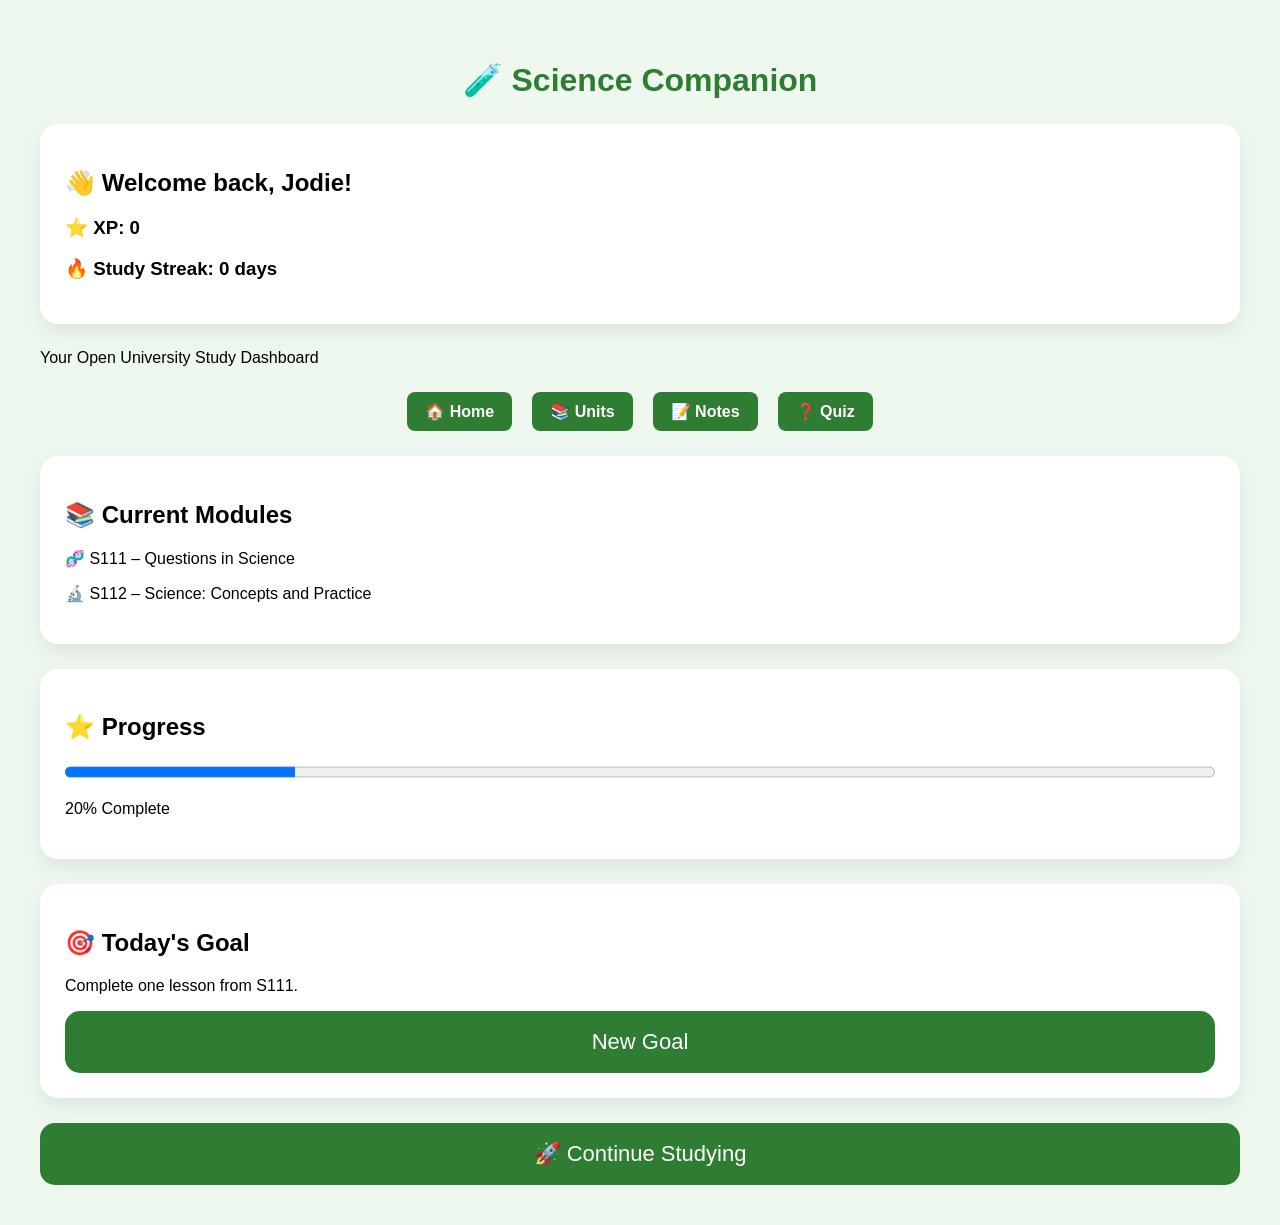
==== index.html @ 333c8672 "Science Companion progress" ====
<!DOCTYPE html>
<html lang="en">

<head>
    <meta charset="UTF-8">
    <meta name="viewport" content="width=device-width, initial-scale=1.0">

    <title>Science Companion</title>

    <link rel="stylesheet" href="style.css">
</head>

<body>

    <h1>🧪 Science Companion</h1>

    <div class="card">

<h2>👋 Welcome back, Jodie!</h2>

<h3 id="xp">⭐ XP: 0</h3>

<h3 id="streak">🔥 Study Streak: 0 days</h3>

</div>

    <p>Your Open University Study Dashboard</p>

    <nav>
        <a href="#">🏠 Home</a>
        <a href="#">📚 Units</a>
        <a href="#">📝 Notes</a>
        <a href="#">❓ Quiz</a>
    </nav>

    <div class="card">
        <h2>📚 Current Modules</h2>

        <p>🧬 S111 – Questions in Science</p>

        <p>🔬 S112 – Science: Concepts and Practice</p>
    </div>

    <div class="card">
        <h2>⭐ Progress</h2>

        <progress value="20" max="100"></progress>

        <p>20% Complete</p>
    </div>

    <div class="card">
        <h2>🎯 Today's Goal</h2>

        <p id="goal">
            Complete one lesson from S111.
        </p>

        <button onclick="changeGoal()">
            New Goal
        </button>
    </div>

    <button onclick="window.location='units.html'">
    🚀 Continue Studying
</button>

    <script src="script.js"></script>

</body>

</html>
---- style.css ----
body {
    font-family: Arial, sans-serif;
    background: #eef8ee;
    margin: 0;
    padding: 40px;
}

.container {
    max-width: 700px;
    margin: auto;
}

h1 {
    color: #2e7d32;
    text-align: center;
}

.card {
    background: white;
    padding: 25px;
    margin: 25px 0;
    border-radius: 18px;
    box-shadow: 0 8px 20px rgba(0,0,0,.08);
}

progress {
    width: 100%;
    height: 22px;
}

button {
    width: 100%;
    padding: 18px;
    font-size: 22px;
    background: #2e7d32;
    color: white;
    border: none;
    border-radius: 15px;
    cursor: pointer;
    transition: 0.3s;
}

button:hover {
    background: #1b5e20;
    transform: scale(1.02);
}
nav{
display:flex;
justify-content:center;
gap:20px;
margin:25px;
flex-wrap:wrap;
}

nav a{
text-decoration:none;
background:#2e7d32;
color:white;
padding:10px 18px;
border-radius:8px;
transition:.3s;
font-weight:bold;
}

nav a:hover{
background:#1b5e20;
transform:translateY(-2px);
}
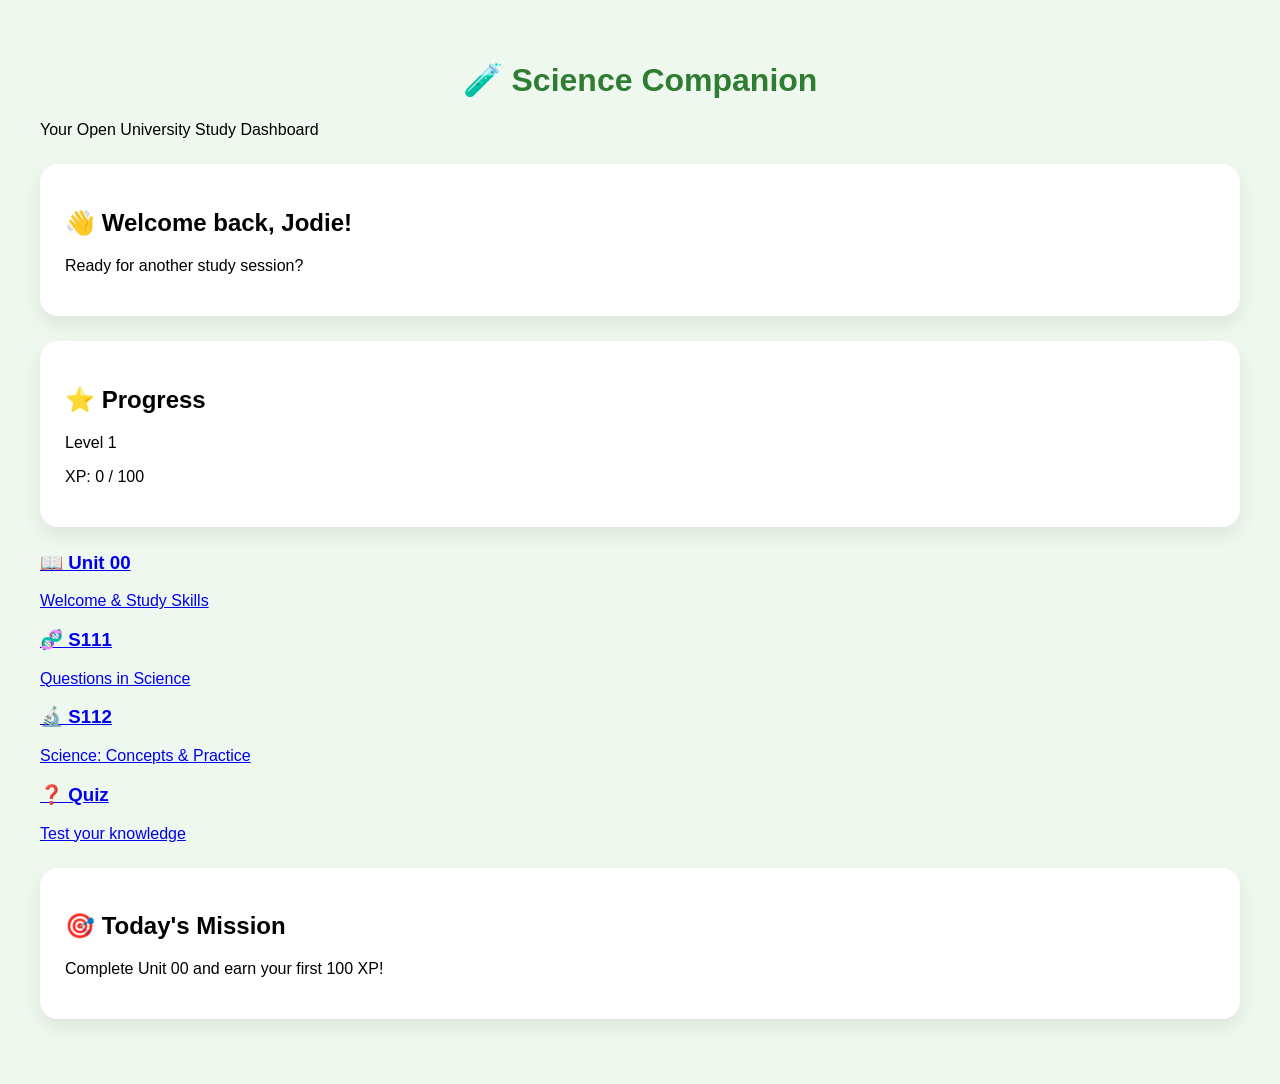
==== commit 2bd66ccc: "Milestone 1 - Dashboard homepage" ====
--- a/index.html
+++ b/index.html
@@ -1,72 +1,66 @@
 <!DOCTYPE html>
 <html lang="en">
-
 <head>
-    <meta charset="UTF-8">
-    <meta name="viewport" content="width=device-width, initial-scale=1.0">
-
-    <title>Science Companion</title>
-
-    <link rel="stylesheet" href="style.css">
+  <meta charset="UTF-8">
+  <meta name="viewport" content="width=device-width, initial-scale=1.0">
+  <title>Science Companion</title>
+  <link rel="stylesheet" href="style.css">
 </head>
-
 <body>
 
+  <header class="hero">
     <h1>🧪 Science Companion</h1>
+    <p>Your Open University Study Dashboard</p>
+  </header>
 
-    <div class="card">
+  <main class="dashboard">
 
-<h2>👋 Welcome back, Jodie!</h2>
+    <section class="card">
+      <h2>👋 Welcome back, Jodie!</h2>
+      <p>Ready for another study session?</p>
+    </section>
 
-<h3 id="xp">⭐ XP: 0</h3>
+    <section class="card progress">
+      <h2>⭐ Progress</h2>
+      <p>Level 1</p>
+      <div class="progress-bar">
+        <div class="progress-fill"></div>
+      </div>
+      <p>XP: 0 / 100</p>
+    </section>
 
-<h3 id="streak">🔥 Study Streak: 0 days</h3>
+    <section class="grid">
 
-</div>
+      <a href="unit00.html" class="tile">
+        <h3>📖 Unit 00</h3>
+        <p>Welcome & Study Skills</p>
+      </a>
 
-    <p>Your Open University Study Dashboard</p>
+      <a href="units.html" class="tile">
+        <h3>🧬 S111</h3>
+        <p>Questions in Science</p>
+      </a>
 
-    <nav>
-        <a href="#">🏠 Home</a>
-        <a href="#">📚 Units</a>
-        <a href="#">📝 Notes</a>
-        <a href="#">❓ Quiz</a>
-    </nav>
+      <a href="units.html" class="tile">
+        <h3>🔬 S112</h3>
+        <p>Science: Concepts & Practice</p>
+      </a>
 
-    <div class="card">
-        <h2>📚 Current Modules</h2>
+      <a href="quiz.html" class="tile">
+        <h3>❓ Quiz</h3>
+        <p>Test your knowledge</p>
+      </a>
 
-        <p>🧬 S111 – Questions in Science</p>
+    </section>
 
-        <p>🔬 S112 – Science: Concepts and Practice</p>
-    </div>
+    <section class="card">
+      <h2>🎯 Today's Mission</h2>
+      <p>Complete Unit 00 and earn your first 100 XP!</p>
+    </section>
 
-    <div class="card">
-        <h2>⭐ Progress</h2>
+  </main>
 
-        <progress value="20" max="100"></progress>
-
-        <p>20% Complete</p>
-    </div>
-
-    <div class="card">
-        <h2>🎯 Today's Goal</h2>
-
-        <p id="goal">
-            Complete one lesson from S111.
-        </p>
-
-        <button onclick="changeGoal()">
-            New Goal
-        </button>
-    </div>
-
-    <button onclick="window.location='units.html'">
-    🚀 Continue Studying
-</button>
-
-    <script src="script.js"></script>
+  <script src="script.js"></script>
 
 </body>
-
 </html>
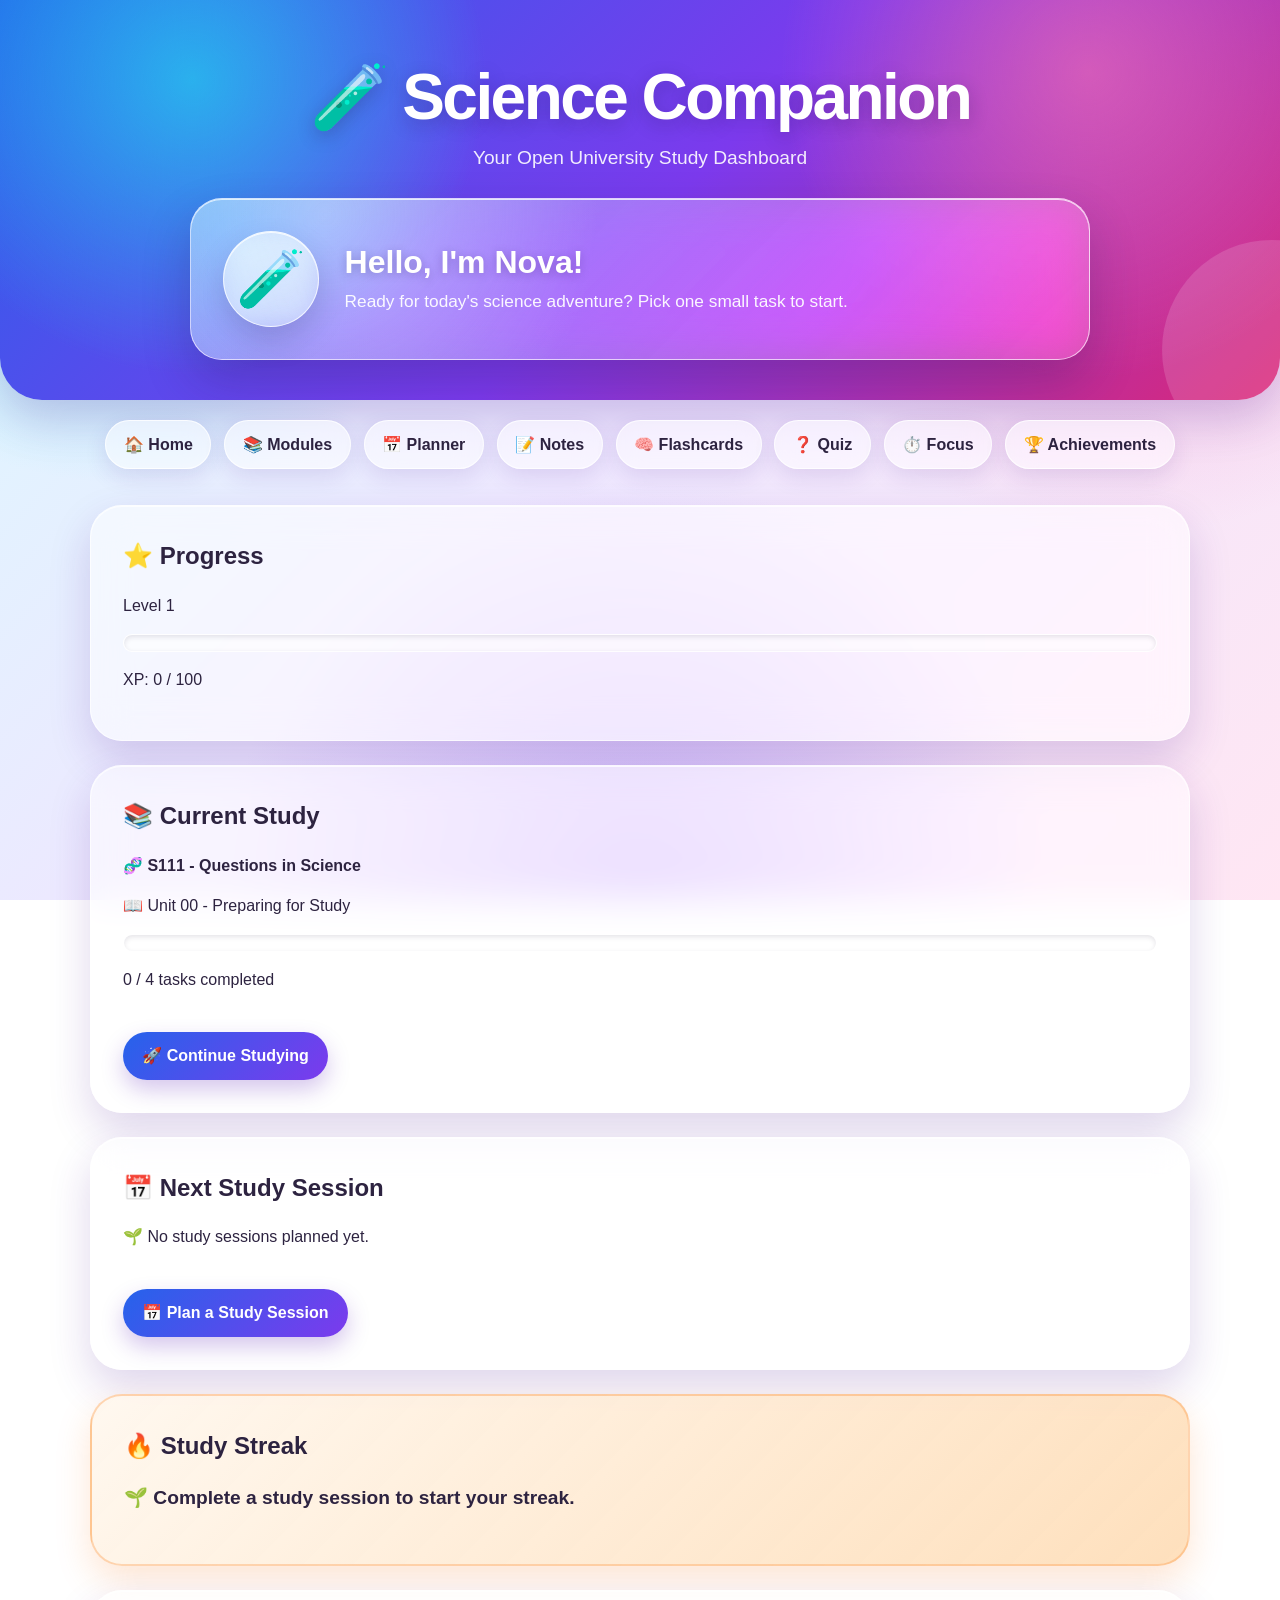
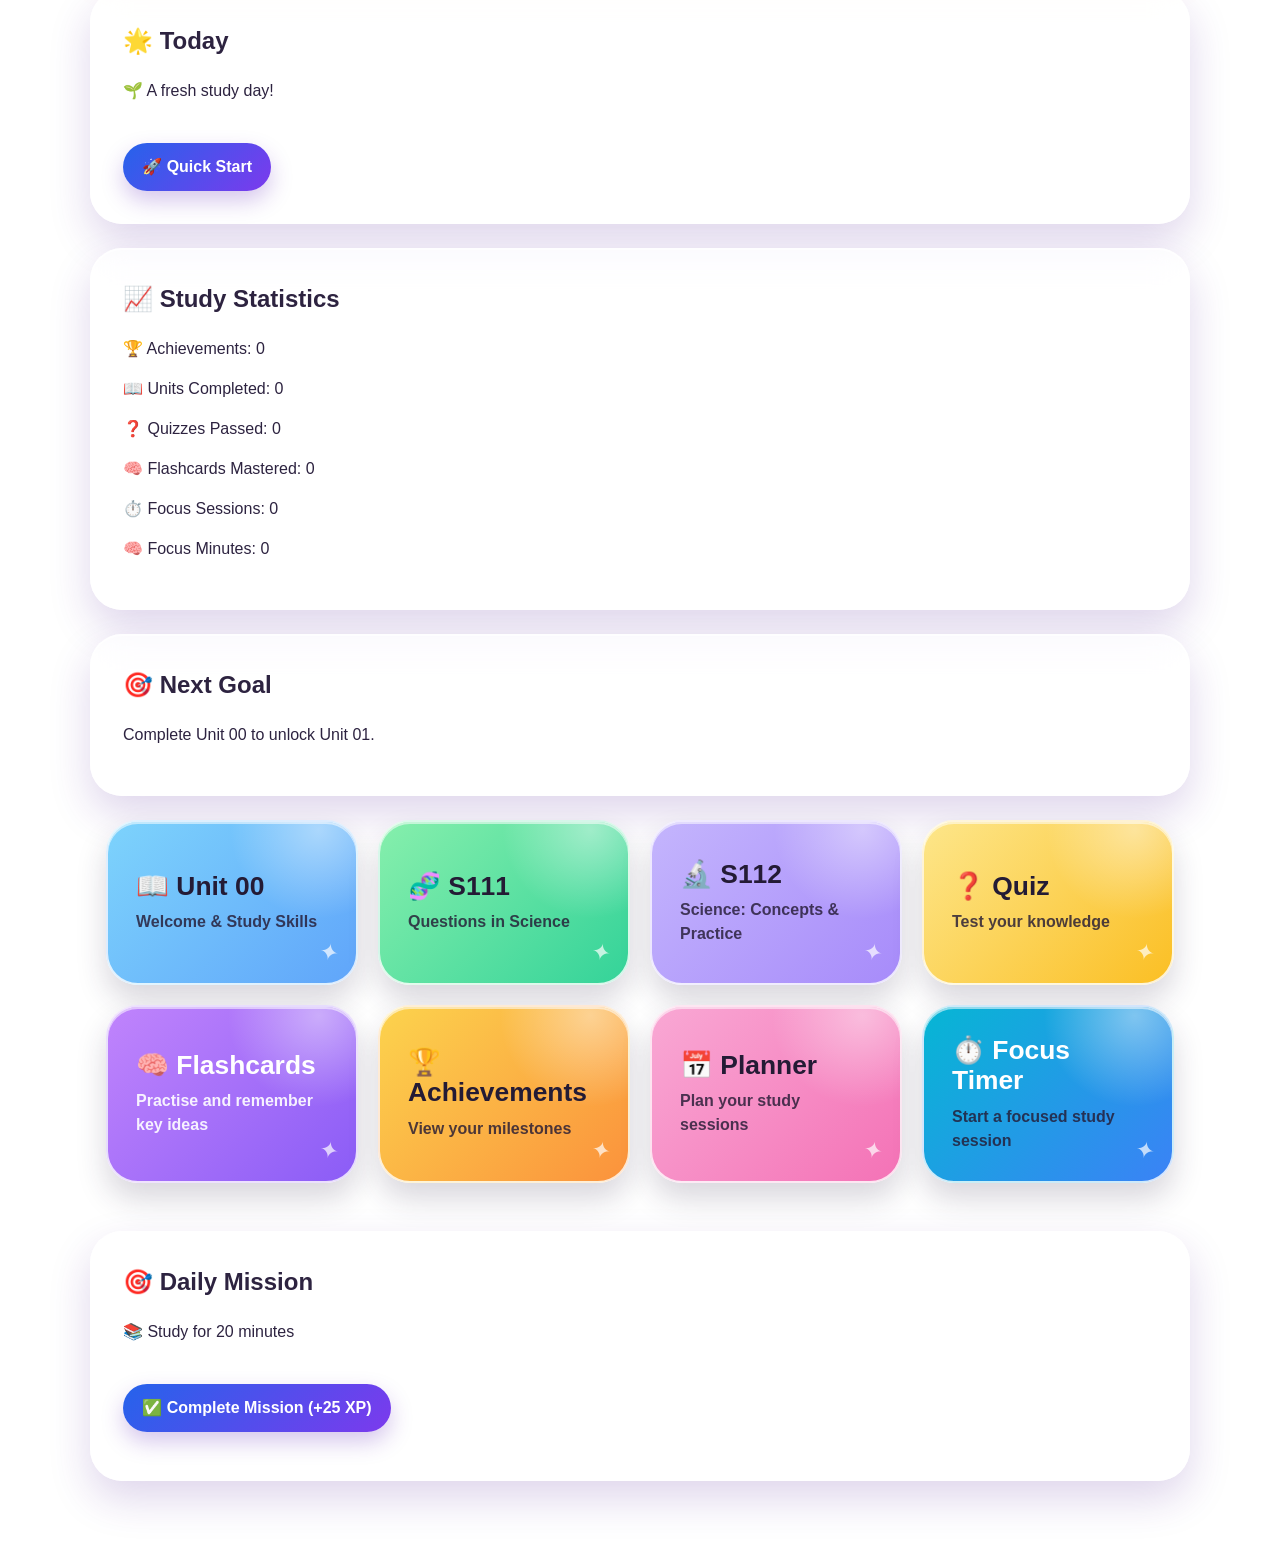
==== commit d9c61caf: "Add Unit 01 lessons, flashcards and quiz" ====
--- a/index.html
+++ b/index.html
@@ -1,66 +1,811 @@
 <!DOCTYPE html>
 <html lang="en">
+
 <head>
-  <meta charset="UTF-8">
-  <meta name="viewport" content="width=device-width, initial-scale=1.0">
-  <title>Science Companion</title>
-  <link rel="stylesheet" href="style.css">
+
+<meta charset="UTF-8">
+<meta name="viewport" content="width=device-width, initial-scale=1.0">
+
+<title>Science Companion</title>
+
+<link rel="stylesheet" href="style.css">
+
 </head>
+
+
 <body>
 
-  <header class="hero">
-    <h1>🧪 Science Companion</h1>
-    <p>Your Open University Study Dashboard</p>
-  </header>
-
-  <main class="dashboard">
-
-    <section class="card">
-      <h2>👋 Welcome back, Jodie!</h2>
-      <p>Ready for another study session?</p>
-    </section>
-
-    <section class="card progress">
-      <h2>⭐ Progress</h2>
-      <p>Level 1</p>
-      <div class="progress-bar">
-        <div class="progress-fill"></div>
-      </div>
-      <p>XP: 0 / 100</p>
-    </section>
-
-    <section class="grid">
-
-      <a href="unit00.html" class="tile">
-        <h3>📖 Unit 00</h3>
-        <p>Welcome & Study Skills</p>
-      </a>
-
-      <a href="units.html" class="tile">
-        <h3>🧬 S111</h3>
-        <p>Questions in Science</p>
-      </a>
-
-      <a href="units.html" class="tile">
-        <h3>🔬 S112</h3>
-        <p>Science: Concepts & Practice</p>
-      </a>
-
-      <a href="quiz.html" class="tile">
-        <h3>❓ Quiz</h3>
-        <p>Test your knowledge</p>
-      </a>
-
-    </section>
-
-    <section class="card">
-      <h2>🎯 Today's Mission</h2>
-      <p>Complete Unit 00 and earn your first 100 XP!</p>
-    </section>
-
-  </main>
-
-  <script src="script.js"></script>
+
+<div id="achievementPopup"></div>
+
+
+<header class="hero">
+
+<h1>🧪 Science Companion</h1>
+
+<p>Your Open University Study Dashboard</p>
+
+
+<div class="nova-box">
+
+<div class="nova-avatar">
+🧪
+</div>
+
+<div class="nova-message">
+
+<h3>Hello, I'm Nova!</h3>
+
+<p id="novaText">
+Ready for today's science adventure?
+</p>
+
+</div>
+
+</div>
+
+</header>
+
+
+
+<nav class="navbar">
+
+<a href="index.html">🏠 Home</a>
+
+<a href="units.html">📚 Modules</a>
+
+<a href="planner.html">📅 Planner</a>
+
+<a href="notes.html">📝 Notes</a>
+
+<a href="flashcards.html">🧠 Flashcards</a>
+
+<a href="quiz.html">❓ Quiz</a>
+
+<a href="focus.html">⏱️ Focus</a>
+
+<a href="achievements.html">🏆 Achievements</a>
+
+</nav>
+
+
+
+<main class="dashboard">
+
+
+<section class="card progress">
+
+<h2>⭐ Progress</h2>
+
+<p id="levelText">
+Level 1
+</p>
+
+<div class="progress-bar">
+
+<div id="xpBar" class="progress-fill"></div>
+
+</div>
+
+<p id="xpText">
+XP: 0 / 100
+</p>
+
+</section>
+
+
+
+<section class="card">
+
+<h2>📚 Current Study</h2>
+
+<p>
+<strong>🧬 S111 - Questions in Science</strong>
+</p>
+
+<p>
+📖 Unit 00 - Preparing for Study
+</p>
+
+<div class="progress-bar">
+
+<div id="unitProgressFill" class="progress-fill"></div>
+
+</div>
+
+<p id="unitProgressText">
+0 / 4 tasks completed
+</p>
+
+<br>
+
+<button onclick="location.href='unit00.html'">
+
+🚀 Continue Studying
+
+</button>
+
+</section>
+
+
+
+<section class="card">
+
+<h2>📅 Next Study Session</h2>
+
+<div id="nextStudySession">
+
+<p>Checking your planner...</p>
+
+</div>
+
+</section>
+
+
+
+<section class="card">
+
+<h2>🔥 Study Streak</h2>
+
+<p id="dashboardStreak">
+
+Calculating your streak...
+
+</p>
+
+</section>
+
+
+<section class="card">
+
+<h2>🌟 Today</h2>
+
+<p id="todaySummary">
+Loading today's progress...
+</p>
+<br>
+
+<button id="quickStartButton">
+🚀 Quick Start
+</button>
+</section>
+<section class="card">
+
+<h2>📈 Study Statistics</h2>
+
+<p id="statsAchievements">
+🏆 Achievements: 0
+</p>
+
+<p id="statsUnits">
+📖 Units Completed: 0
+</p>
+
+<p id="statsQuizzes">
+❓ Quizzes Passed: 0
+</p>
+
+<p id="dashboardFlashcards">
+🧠 Flashcards Mastered: 0
+</p>
+
+<p id="dashboardFocus">
+⏱️ Focus Sessions: 0
+</p>
+
+<p id="dashboardFocusMinutes">
+🧠 Focus Minutes: 0
+</p>
+
+</section>
+
+
+
+<section class="card">
+
+<h2>🎯 Next Goal</h2>
+
+<p id="nextGoal">
+
+Complete Unit 00.
+
+</p>
+
+</section>
+
+
+
+<section class="grid">
+
+
+<a href="unit00.html" class="tile unit-tile">
+
+<h3>📖 Unit 00</h3>
+
+<p>Welcome & Study Skills</p>
+
+</a>
+
+
+<a href="units.html" class="tile s111-tile">
+
+<h3>🧬 S111</h3>
+
+<p>Questions in Science</p>
+
+</a>
+
+
+<a href="units.html" class="tile s112-tile">
+
+<h3>🔬 S112</h3>
+
+<p>Science: Concepts & Practice</p>
+
+</a>
+
+
+<a href="quiz.html" class="tile quiz-tile">
+
+<h3>❓ Quiz</h3>
+
+<p>Test your knowledge</p>
+
+</a>
+
+
+<a href="flashcards.html" class="tile flashcards-tile">
+
+<h3>🧠 Flashcards</h3>
+
+<p>Practise and remember key ideas</p>
+
+</a>
+
+
+<a href="achievements.html" class="tile achievement-tile">
+
+<h3>🏆 Achievements</h3>
+
+<p>View your milestones</p>
+
+</a>
+
+
+<a href="planner.html" class="tile planner-tile">
+
+<h3>📅 Planner</h3>
+
+<p>Plan your study sessions</p>
+
+</a>
+
+
+<a href="focus.html" class="tile focus-tile">
+
+<h3>⏱️ Focus Timer</h3>
+
+<p>Start a focused study session</p>
+
+</a>
+
+
+</section>
+
+
+
+<section class="card mission-card">
+
+<h2>🎯 Daily Mission</h2>
+
+<p id="dailyMission">
+
+Loading today's mission...
+
+</p>
+
+<br>
+
+<button id="missionButton">
+
+✅ Complete Mission (+25 XP)
+
+</button>
+
+<p id="missionReward"></p>
+
+</section>
+
+
+</main>
+
+
+
+<script src="script.js"></script>
+
+
+<script>
+
+(() => {
+
+/* =====================================
+   DASHBOARD EXTRAS
+===================================== */
+
+/* ---------- XP Bar ---------- */
+
+const dashboardXP =
+Number(localStorage.getItem("xp")) || 0;
+
+const xpBar =
+document.getElementById("xpBar");
+
+if (xpBar) {
+
+    const xpInCurrentLevel =
+    dashboardXP % 100;
+
+    xpBar.style.width =
+    xpInCurrentLevel + "%";
+
+}
+/* ---------- Planner ---------- */
+
+const sessions =
+JSON.parse(
+    localStorage.getItem("studySessions")
+) || [];
+
+
+const upcoming =
+sessions
+.filter(session => !session.completed)
+.sort((a, b) => {
+
+    const first =
+    a.date + "T" + a.time;
+
+    const second =
+    b.date + "T" + b.time;
+
+    return first.localeCompare(second);
+
+});
+
+
+const studyBox =
+document.getElementById("nextStudySession");
+
+
+if (studyBox) {
+
+    if (upcoming.length === 0) {
+
+        studyBox.innerHTML = `
+
+        <p>🌱 No study sessions planned yet.</p>
+
+        <br>
+
+        <button onclick="location.href='planner.html'">
+        📅 Plan a Study Session
+        </button>
+
+        `;
+
+    }
+
+    else {
+
+        const next =
+        upcoming[0];
+
+
+        const date =
+        new Date(
+            next.date + "T00:00:00"
+        );
+
+
+        const readableDate =
+        date.toLocaleDateString(
+            "en-GB",
+            {
+                weekday: "long",
+                day: "numeric",
+                month: "long"
+            }
+        );
+
+
+        studyBox.innerHTML = `
+
+        <h3>${next.module}</h3>
+
+        <p>
+        🎯 ${next.goal || "Study session"}
+        </p>
+
+        <p>
+        📅 ${readableDate}
+        </p>
+
+        <p>
+        ⏰ ${next.time}
+        </p>
+
+        <br>
+
+        <button onclick="location.href='planner.html'">
+        🚀 Open Planner
+        </button>
+
+        `;
+
+    }
+
+}
+
+
+
+/* ---------- Flashcards ---------- */
+
+const mastered =
+JSON.parse(
+    localStorage.getItem(
+        "masteredFlashcards"
+    )
+) || [];
+
+
+const flashcardText =
+document.getElementById(
+    "dashboardFlashcards"
+);
+
+
+if (flashcardText) {
+
+    flashcardText.textContent =
+    "🧠 Flashcards Mastered: " +
+    mastered.length;
+
+}
+
+
+
+/* ---------- Focus Stats ---------- */
+
+const focusSessions =
+Number(
+    localStorage.getItem(
+        "focusSessionsCompleted"
+    )
+) || 0;
+
+
+const focusMinutes =
+Number(
+    localStorage.getItem(
+        "focusMinutesCompleted"
+    )
+) || 0;
+
+
+const focusSessionText =
+document.getElementById(
+    "dashboardFocus"
+);
+
+
+const focusMinuteText =
+document.getElementById(
+    "dashboardFocusMinutes"
+);
+
+
+if (focusSessionText) {
+
+    focusSessionText.textContent =
+    "⏱️ Focus Sessions: " +
+    focusSessions;
+
+}
+
+
+if (focusMinuteText) {
+
+    focusMinuteText.textContent =
+    "🧠 Focus Minutes: " +
+    focusMinutes;
+
+}
+
+
+
+/* ---------- Study Streak ---------- */
+
+function calculateHomeStreak() {
+
+    const completedDates =
+    sessions
+    .filter(session =>
+        session.completed &&
+        session.completedDate
+    )
+    .map(session =>
+        session.completedDate
+    );
+
+
+    const uniqueDates =
+    [...new Set(completedDates)]
+    .sort()
+    .reverse();
+
+
+    if (uniqueDates.length === 0) {
+
+        return 0;
+
+    }
+
+
+    const today =
+    new Date();
+
+    today.setHours(0, 0, 0, 0);
+
+
+    const newest =
+    new Date(
+        uniqueDates[0] +
+        "T00:00:00"
+    );
+
+
+    const daysSince =
+    Math.round(
+        (today - newest) /
+        86400000
+    );
+
+
+    if (daysSince > 1) {
+
+        return 0;
+
+    }
+
+
+    let streak = 1;
+
+
+    for (
+        let i = 1;
+        i < uniqueDates.length;
+        i++
+    ) {
+
+        const previous =
+        new Date(
+            uniqueDates[i - 1] +
+            "T00:00:00"
+        );
+
+
+        const current =
+        new Date(
+            uniqueDates[i] +
+            "T00:00:00"
+        );
+
+
+        const gap =
+        Math.round(
+            (previous - current) /
+            86400000
+        );
+
+
+        if (gap === 1) {
+
+            streak++;
+
+        }
+
+        else {
+
+            break;
+
+        }
+
+    }
+
+
+    return streak;
+
+}
+
+
+const streak =
+calculateHomeStreak();
+
+
+const streakText =
+document.getElementById(
+    "dashboardStreak"
+);
+
+
+if (streakText) {
+
+    if (streak === 0) {
+
+        streakText.textContent =
+        "🌱 Complete a study session to start your streak.";
+
+    }
+
+    else if (streak === 1) {
+
+        streakText.textContent =
+        "🔥 1 day streak! You're underway.";
+
+    }
+
+    else {
+
+        streakText.textContent =
+        "🔥 " +
+        streak +
+        " day streak! Keep it going!";
+
+    }
+
+}
+
+
+/* ---------- Today Summary ---------- */
+
+const todaySummary =
+document.getElementById("todaySummary");
+
+if (todaySummary) {
+
+    let message = "🌱 A fresh study day! ";
+
+    if (upcoming.length > 0) {
+
+        message +=
+        "📅 You have a study session planned. ";
+
+    }
+
+    if (streak > 0) {
+
+        message +=
+        "🔥 Your streak is " +
+        streak +
+        " day" +
+        (streak === 1 ? "" : "s") +
+        ". ";
+
+    }
+
+    if (focusSessions > 0) {
+
+        message +=
+        "⏱️ You've completed " +
+        focusSessions +
+        " focus session" +
+        (focusSessions === 1 ? "" : "s") +
+        ". ";
+
+    }
+
+    if (mastered.length > 0) {
+
+        message +=
+        "🧠 " +
+        mastered.length +
+        " flashcard" +
+        (mastered.length === 1 ? "" : "s") +
+        " mastered!";
+
+    }
+
+    todaySummary.textContent = message;
+
+}
+/* ---------- Quick Start ---------- */
+
+const quickStartButton =
+document.getElementById("quickStartButton");
+
+if (quickStartButton) {
+
+    quickStartButton.addEventListener(
+        "click",
+        function() {
+
+            const unit00Done =
+            localStorage.getItem("unit00Complete") === "true";
+
+
+            if (!unit00Done) {
+
+                location.href =
+                "unit00.html";
+
+                return;
+
+            }
+
+
+            if (upcoming.length > 0) {
+
+                location.href =
+                "planner.html";
+
+                return;
+
+            }
+
+
+            if (mastered.length < 4) {
+
+                location.href =
+                "flashcards.html";
+
+                return;
+
+            }
+
+
+            location.href =
+            "focus.html";
+
+        }
+    );
+
+}
+/* ---------- Nova ---------- */
+
+const nova =
+document.getElementById("novaText");
+
+
+if (nova) {
+
+    if (upcoming.length > 0) {
+
+        nova.textContent =
+        "Your next study session is planned. You've got this! 🌟";
+
+    }
+
+    else if (focusSessions > 0) {
+
+        nova.textContent =
+        "Nice work on those focus sessions! What small task shall we tackle next? 🧪";
+
+    }
+
+    else {
+
+        nova.textContent =
+        "Ready for today's science adventure? Pick one small task to start.";
+
+    }
+
+}
+
+})();
+
+</script>
+
 
 </body>
+
 </html>
--- a/style.css
+++ b/style.css
@@ -1,68 +1,1199 @@
+/* =========================================================
+   SCIENCE COMPANION — COMPLETE STYLESHEET
+   Replace the entire contents of style.css with this file.
+   ========================================================= */
+
+
+/* ---------- Theme ---------- */
+
+:root {
+    --ink: #2d2340;
+    --muted: #675b78;
+    --white: #ffffff;
+
+    --purple: #7c3aed;
+    --purple-dark: #5b21b6;
+    --blue: #2563eb;
+    --cyan: #06b6d4;
+    --green: #10b981;
+    --yellow: #f59e0b;
+    --pink: #ec4899;
+
+    --glass: rgba(255, 255, 255, 0.34);
+    --glass-strong: rgba(255, 255, 255, 0.68);
+    --glass-border: rgba(255, 255, 255, 0.66);
+
+    --shadow-soft: 0 14px 35px rgba(76, 29, 149, 0.14);
+    --shadow-card: 0 18px 42px rgba(76, 29, 149, 0.18);
+    --shadow-hover: 0 24px 50px rgba(76, 29, 149, 0.26);
+
+    --radius-small: 16px;
+    --radius-medium: 24px;
+    --radius-large: 32px;
+
+    --page-width: 1100px;
+}
+
+
+/* ---------- Reset and base ---------- */
+
+*,
+*::before,
+*::after {
+    box-sizing: border-box;
+}
+
+html {
+    scroll-behavior: smooth;
+}
+
 body {
-    font-family: Arial, sans-serif;
-    background: #eef8ee;
+    min-height: 100vh;
     margin: 0;
-    padding: 40px;
-}
-
+    overflow-x: hidden;
+
+    font-family:
+        Inter,
+        ui-rounded,
+        "Segoe UI",
+        Arial,
+        sans-serif;
+
+    color: var(--ink);
+    line-height: 1.5;
+
+    background:
+        radial-gradient(
+            circle at 10% 10%,
+            rgba(34, 211, 238, 0.52),
+            transparent 28%
+        ),
+        radial-gradient(
+            circle at 88% 14%,
+            rgba(244, 114, 182, 0.42),
+            transparent 30%
+        ),
+        radial-gradient(
+            circle at 50% 100%,
+            rgba(167, 139, 250, 0.48),
+            transparent 38%
+        ),
+        linear-gradient(
+            135deg,
+            #d9fbff 0%,
+            #eee7ff 48%,
+            #ffe6f3 100%
+        );
+
+    background-attachment: fixed;
+}
+
+img,
+svg {
+    display: block;
+    max-width: 100%;
+}
+
+a {
+    color: inherit;
+}
+
+button,
+input,
+textarea,
+select {
+    font: inherit;
+}
+
+h1,
+h2,
+h3,
+p {
+    overflow-wrap: anywhere;
+}
+
+
+/* ---------- Header ---------- */
+
+.hero {
+    position: relative;
+    overflow: hidden;
+
+    padding: clamp(2rem, 5vw, 4rem) 1rem 2.5rem;
+
+    color: var(--white);
+    text-align: center;
+
+    background:
+        radial-gradient(
+            circle at 15% 20%,
+            rgba(34, 211, 238, 0.72),
+            transparent 26%
+        ),
+        radial-gradient(
+            circle at 85% 18%,
+            rgba(244, 114, 182, 0.62),
+            transparent 27%
+        ),
+        linear-gradient(
+            135deg,
+            #2563eb 0%,
+            #7c3aed 52%,
+            #db2777 100%
+        );
+
+    border-radius: 0 0 42px 42px;
+
+    box-shadow:
+        0 18px 45px rgba(76, 29, 149, 0.22);
+}
+
+.hero::after {
+    content: "";
+
+    position: absolute;
+    right: -8%;
+    bottom: -60px;
+
+    width: 220px;
+    height: 220px;
+
+    pointer-events: none;
+
+    background: rgba(255, 255, 255, 0.14);
+    border-radius: 50%;
+}
+
+.hero h1 {
+    position: relative;
+    z-index: 1;
+
+    margin: 0;
+
+    font-size: clamp(2.2rem, 6vw, 4rem);
+    line-height: 1.05;
+    letter-spacing: -0.04em;
+
+    text-shadow:
+        0 5px 18px rgba(35, 20, 74, 0.26);
+}
+
+.hero > p {
+    position: relative;
+    z-index: 1;
+
+    max-width: 680px;
+    margin: 0.8rem auto 0;
+
+    color: rgba(255, 255, 255, 0.9);
+
+    font-size: clamp(1rem, 2vw, 1.2rem);
+}
+
+
+/* ---------- Navigation ---------- */
+
+.navbar {
+    display: flex;
+    flex-wrap: wrap;
+    justify-content: center;
+    gap: 0.8rem;
+
+    width: min(var(--page-width), calc(100% - 2rem));
+    margin: 0 auto;
+    padding: 1.25rem 0;
+}
+
+.navbar a {
+    display: inline-flex;
+    align-items: center;
+    justify-content: center;
+
+    min-height: 44px;
+    padding: 0.7rem 1.1rem;
+
+    color: var(--ink);
+
+    font-weight: 750;
+    text-decoration: none;
+
+    background: rgba(255, 255, 255, 0.58);
+
+    border: 1px solid rgba(255, 255, 255, 0.8);
+    border-radius: 999px;
+
+    -webkit-backdrop-filter:
+        blur(14px) saturate(135%);
+
+    backdrop-filter:
+        blur(14px) saturate(135%);
+
+    box-shadow:
+        0 8px 22px rgba(76, 29, 149, 0.12);
+
+    transition:
+        transform 180ms ease,
+        background-color 180ms ease,
+        box-shadow 180ms ease;
+}
+
+.navbar a:hover {
+    transform: translateY(-3px);
+
+    background: rgba(255, 255, 255, 0.82);
+
+    box-shadow:
+        0 12px 26px rgba(76, 29, 149, 0.18);
+}
+
+.navbar a[aria-current="page"],
+.navbar a.active {
+    color: var(--white);
+
+    background:
+        linear-gradient(
+            135deg,
+            var(--blue),
+            var(--purple)
+        );
+}
+
+
+/* ---------- Main layout ---------- */
+
+main,
+.dashboard,
 .container {
-    max-width: 700px;
-    margin: auto;
-}
-
-h1 {
-    color: #2e7d32;
+    width: min(var(--page-width), calc(100% - 2rem));
+    margin: 0 auto;
+}
+
+.dashboard,
+.container {
+    padding: 1rem 0 3rem;
+}
+
+section {
+    scroll-margin-top: 1rem;
+}
+
+
+/* ---------- General glass cards ---------- */
+
+.card {
+    margin: 0 0 1.5rem;
+
+    padding:
+        clamp(1.25rem, 3vw, 2rem);
+
+    background:
+        rgba(255, 255, 255, 0.56);
+
+    border:
+        1px solid var(--glass-border);
+
+    border-radius:
+        var(--radius-large);
+
+    -webkit-backdrop-filter:
+        blur(18px) saturate(135%);
+
+    backdrop-filter:
+        blur(18px) saturate(135%);
+
+    box-shadow:
+        var(--shadow-card),
+        inset 0 1px 0 rgba(255, 255, 255, 0.74);
+}
+
+.card h2,
+.card h3 {
+    margin-top: 0;
+}
+
+
+/* ---------- Nova glass welcome panel ---------- */
+
+.nova-box {
+    position: relative;
+    z-index: 1;
+
+    display: flex;
+    align-items: center;
+
+    gap:
+        clamp(1rem, 3vw, 1.6rem);
+
+    width:
+        min(900px, calc(100% - 1rem));
+
+    margin:
+        1.6rem auto 0;
+
+    padding:
+        clamp(1.25rem, 3vw, 2rem);
+
+    color: var(--ink);
+    text-align: left;
+
+    background:
+        linear-gradient(
+            135deg,
+            rgba(255, 255, 255, 0.38),
+            rgba(255, 255, 255, 0.18)
+        );
+
+    border:
+        1px solid rgba(255, 255, 255, 0.68);
+
+    border-radius:
+        var(--radius-large);
+
+    -webkit-backdrop-filter:
+        blur(22px) saturate(150%);
+
+    backdrop-filter:
+        blur(22px) saturate(150%);
+
+    box-shadow:
+        0 22px 48px rgba(35, 20, 74, 0.24),
+        inset 0 1px 0 rgba(255, 255, 255, 0.82);
+}
+
+.nova-box::before {
+    content: "";
+
+    position: absolute;
+    inset: 0;
+    z-index: -1;
+
+    pointer-events: none;
+
+    background:
+        radial-gradient(
+            circle at 15% 10%,
+            rgba(255, 255, 255, 0.34),
+            transparent 35%
+        ),
+        linear-gradient(
+            135deg,
+            rgba(34, 211, 238, 0.10),
+            rgba(244, 114, 182, 0.08)
+        );
+
+    border-radius: inherit;
+}
+
+.nova-avatar {
+    display: grid;
+    place-items: center;
+
+    flex: 0 0 96px;
+
+    width: 96px;
+    height: 96px;
+
+    font-size: 3.5rem;
+    line-height: 1;
+
+    background:
+        linear-gradient(
+            145deg,
+            rgba(255, 255, 255, 0.52),
+            rgba(255, 255, 255, 0.18)
+        );
+
+    border:
+        1px solid rgba(255, 255, 255, 0.74);
+
+    border-radius: 50%;
+
+    -webkit-backdrop-filter:
+        blur(14px) saturate(145%);
+
+    backdrop-filter:
+        blur(14px) saturate(145%);
+
+    box-shadow:
+        0 14px 30px rgba(35, 20, 74, 0.18),
+        inset 0 1px 0 rgba(255, 255, 255, 0.82);
+}
+
+.nova-message {
+    min-width: 0;
+}
+
+.nova-message h3 {
+    margin: 0 0 0.45rem;
+
+    color: var(--purple-dark);
+
+    font-size:
+        clamp(1.6rem, 3vw, 2rem);
+
+    line-height: 1.15;
+}
+
+.nova-message p {
+    margin: 0;
+
+    color: var(--ink);
+
+    font-size:
+        clamp(1rem, 2vw, 1.08rem);
+
+    line-height: 1.6;
+}
+
+.nova-message p + p {
+    margin-top: 0.55rem;
+}
+
+/* White Nova text when the box is inside the colourful hero */
+
+.hero .nova-message h3 {
+    color: #ffffff;
+
+    text-shadow:
+        0 2px 10px rgba(35, 20, 74, 0.26);
+}
+
+.hero .nova-message p {
+    color: rgba(255, 255, 255, 0.94);
+}
+
+
+/* ---------- Dashboard tile grid ---------- */
+
+.grid {
+    display: grid;
+
+    grid-template-columns:
+        repeat(auto-fit, minmax(225px, 1fr));
+
+    gap: 1.25rem;
+
+    width:
+        min(var(--page-width), calc(100% - 2rem));
+
+    margin:
+        1.5rem auto 3rem;
+}
+
+.tile {
+    position: relative;
+    isolation: isolate;
+    overflow: hidden;
+
+    display: flex;
+    flex-direction: column;
+    justify-content: center;
+
+    min-height: 165px;
+    padding: 1.75rem;
+
+    color: #241b35;
+    text-decoration: none;
+
+    border:
+        2px solid rgba(255, 255, 255, 0.78);
+
+    border-radius:
+        var(--radius-large);
+
+    box-shadow:
+        0 16px 30px rgba(45, 35, 64, 0.18),
+        inset 0 2px 0 rgba(255, 255, 255, 0.54);
+
+    transition:
+        transform 220ms ease,
+        box-shadow 220ms ease,
+        filter 220ms ease;
+}
+
+.tile::before {
+    content: "";
+
+    position: absolute;
+    inset: 0;
+    z-index: -1;
+
+    opacity: 0.6;
+    pointer-events: none;
+
+    background:
+        radial-gradient(
+            circle at 85% 5%,
+            rgba(255, 255, 255, 0.7),
+            transparent 34%
+        );
+}
+
+.tile::after {
+    content: "✦";
+
+    position: absolute;
+    right: 1.1rem;
+    bottom: 0.8rem;
+
+    color:
+        rgba(255, 255, 255, 0.7);
+
+    font-size: 1.45rem;
+
+    transform:
+        rotate(12deg);
+}
+
+.tile:hover {
+    transform:
+        translateY(-9px)
+        scale(1.035);
+
+    filter:
+        saturate(1.12);
+
+    box-shadow:
+        var(--shadow-hover),
+        inset 0 2px 0 rgba(255, 255, 255, 0.68);
+}
+
+.tile:active {
+    transform:
+        translateY(-3px)
+        scale(1.01);
+}
+
+.tile h3 {
+    margin: 0 0 0.55rem;
+
+    font-size:
+        clamp(1.35rem, 2.5vw, 1.65rem);
+
+    line-height: 1.15;
+}
+
+.tile p {
+    margin: 0;
+
+    color:
+        rgba(36, 27, 53, 0.82);
+
+    font-size: 1rem;
+    font-weight: 650;
+}
+
+
+/* ---------- Individual tile colours ---------- */
+
+.unit-tile {
+    background:
+        linear-gradient(
+            135deg,
+            #7dd3fc 0%,
+            #60a5fa 100%
+        );
+}
+
+.s111-tile {
+    background:
+        linear-gradient(
+            135deg,
+            #86efac 0%,
+            #34d399 100%
+        );
+}
+
+.s112-tile {
+    background:
+        linear-gradient(
+            135deg,
+            #c4b5fd 0%,
+            #a78bfa 100%
+        );
+}
+
+.quiz-tile {
+    background:
+        linear-gradient(
+            135deg,
+            #fde68a 0%,
+            #fbbf24 100%
+        );
+}
+
+.flashcards-tile {
+    color: #ffffff;
+
+    background:
+        linear-gradient(
+            135deg,
+            #c084fc 0%,
+            #8b5cf6 100%
+        );
+}
+
+.flashcards-tile p {
+    color:
+        rgba(255, 255, 255, 0.9);
+}
+
+.achievement-tile {
+    background:
+        linear-gradient(
+            135deg,
+            #fcd34d 0%,
+            #fb923c 100%
+        );
+}
+
+.planner-tile {
+    background:
+        linear-gradient(
+            135deg,
+            #f9a8d4 0%,
+            #f472b6 100%
+        );
+}
+
+
+/* ---------- Buttons and button links ---------- */
+
+button,
+.button,
+.btn {
+    display: inline-flex;
+    align-items: center;
+    justify-content: center;
+    gap: 0.45rem;
+
+    min-height: 44px;
+    padding: 0.75rem 1.2rem;
+
+    color: #ffffff;
+
+    font-weight: 750;
+    text-decoration: none;
+
+    background:
+        linear-gradient(
+            135deg,
+            var(--blue),
+            var(--purple)
+        );
+
+    border: 0;
+    border-radius: 999px;
+
+    box-shadow:
+        0 10px 22px rgba(91, 33, 182, 0.25);
+
+    cursor: pointer;
+
+    transition:
+        transform 180ms ease,
+        box-shadow 180ms ease,
+        filter 180ms ease;
+}
+
+button:hover,
+.button:hover,
+.btn:hover {
+    transform:
+        translateY(-2px);
+
+    filter:
+        saturate(1.1);
+
+    box-shadow:
+        0 14px 28px rgba(91, 33, 182, 0.32);
+}
+
+button:active,
+.button:active,
+.btn:active {
+    transform:
+        translateY(0);
+}
+
+button:disabled {
+    opacity: 0.55;
+    cursor: not-allowed;
+    transform: none;
+}
+
+
+/* ---------- Forms ---------- */
+
+label {
+    display: block;
+
+    margin-bottom: 0.35rem;
+
+    font-weight: 750;
+}
+
+input,
+textarea,
+select {
+    width: 100%;
+
+    padding: 0.8rem 0.9rem;
+
+    color: var(--ink);
+
+    background:
+        rgba(255, 255, 255, 0.72);
+
+    border:
+        1px solid rgba(124, 58, 237, 0.2);
+
+    border-radius:
+        var(--radius-small);
+
+    outline: none;
+
+    box-shadow:
+        inset 0 1px 2px rgba(45, 35, 64, 0.06);
+
+    transition:
+        border-color 160ms ease,
+        box-shadow 160ms ease,
+        background-color 160ms ease;
+}
+
+textarea {
+    min-height: 130px;
+    resize: vertical;
+}
+
+input:focus,
+textarea:focus,
+select:focus {
+    background:
+        rgba(255, 255, 255, 0.92);
+
+    border-color:
+        rgba(124, 58, 237, 0.72);
+
+    box-shadow:
+        0 0 0 4px rgba(124, 58, 237, 0.13);
+}
+
+
+/* ---------- Flashcards ---------- */
+
+.flashcard {
+    position: relative;
+
+    margin: 1rem 0;
+    padding: 1.4rem;
+
+    background:
+        rgba(255, 255, 255, 0.62);
+
+    border:
+        1px solid rgba(255, 255, 255, 0.82);
+
+    border-radius:
+        var(--radius-medium);
+
+    -webkit-backdrop-filter:
+        blur(16px) saturate(135%);
+
+    backdrop-filter:
+        blur(16px) saturate(135%);
+
+    box-shadow:
+        var(--shadow-soft);
+
+    cursor: pointer;
+
+    transition:
+        transform 180ms ease,
+        box-shadow 180ms ease;
+}
+
+.flashcard:hover {
+    transform:
+        translateY(-4px);
+
+    box-shadow:
+        var(--shadow-card);
+}
+
+.flashcard .answer {
+    display: none;
+
+    margin-top: 1rem;
+    padding-top: 1rem;
+
+    border-top:
+        1px solid rgba(124, 58, 237, 0.16);
+}
+
+.flashcard.show .answer,
+.flashcard.is-flipped .answer {
+    display: block;
+}
+
+
+/* ---------- Quiz ---------- */
+
+.quiz-container,
+.question,
+.quiz-question {
+    margin-bottom: 1.25rem;
+}
+
+.option,
+.quiz-option {
+    display: block;
+
+    width: 100%;
+
+    margin: 0.65rem 0;
+    padding: 0.9rem 1rem;
+
+    color: var(--ink);
+    text-align: left;
+
+    background:
+        rgba(255, 255, 255, 0.68);
+
+    border:
+        1px solid rgba(124, 58, 237, 0.16);
+
+    border-radius:
+        var(--radius-small);
+
+    box-shadow:
+        0 7px 18px rgba(76, 29, 149, 0.09);
+}
+
+.correct {
+    background:
+        rgba(134, 239, 172, 0.72);
+
+    border-color:
+        rgba(16, 185, 129, 0.52);
+}
+
+.incorrect {
+    background:
+        rgba(254, 202, 202, 0.78);
+
+    border-color:
+        rgba(239, 68, 68, 0.46);
+}
+
+.result,
+.quiz-result {
+    margin-top: 1rem;
+    padding: 1rem;
+
+    font-weight: 750;
+
+    background:
+        rgba(255, 255, 255, 0.62);
+
+    border-radius:
+        var(--radius-small);
+}
+
+
+/* ---------- Progress ---------- */
+
+.progress-bar {
+    width: 100%;
+    height: 18px;
+
+    overflow: hidden;
+
+    background:
+        rgba(255, 255, 255, 0.58);
+
+    border:
+        1px solid rgba(255, 255, 255, 0.74);
+
+    border-radius: 999px;
+
+    box-shadow:
+        inset 0 2px 5px rgba(45, 35, 64, 0.12);
+}
+
+.progress-fill {
+    width: 0;
+    height: 100%;
+
+    background:
+        linear-gradient(
+            90deg,
+            var(--cyan),
+            var(--green)
+        );
+
+    border-radius: inherit;
+
+    transition:
+        width 400ms ease;
+}
+
+
+/* ---------- Planner and achievements ---------- */
+
+.planner-grid,
+.achievement-grid,
+.achievements-grid {
+    display: grid;
+
+    grid-template-columns:
+        repeat(auto-fit, minmax(220px, 1fr));
+
+    gap: 1rem;
+}
+
+.planner-card,
+.study-session,
+.achievement,
+.achievement-card,
+.badge {
+    padding: 1.2rem;
+
+    background:
+        rgba(255, 255, 255, 0.6);
+
+    border:
+        1px solid rgba(255, 255, 255, 0.78);
+
+    border-radius:
+        var(--radius-medium);
+
+    -webkit-backdrop-filter:
+        blur(15px) saturate(135%);
+
+    backdrop-filter:
+        blur(15px) saturate(135%);
+
+    box-shadow:
+        var(--shadow-soft);
+}
+
+.badge,
+.achievement,
+.achievement-card {
     text-align: center;
 }
 
-.card {
-    background: white;
-    padding: 25px;
-    margin: 25px 0;
-    border-radius: 18px;
-    box-shadow: 0 8px 20px rgba(0,0,0,.08);
-}
-
-progress {
+
+/* ---------- Tables ---------- */
+
+table {
     width: 100%;
-    height: 22px;
-}
-
-button {
-    width: 100%;
-    padding: 18px;
-    font-size: 22px;
-    background: #2e7d32;
+
+    border-collapse: collapse;
+    overflow: hidden;
+
+    background:
+        rgba(255, 255, 255, 0.56);
+
+    border-radius:
+        var(--radius-medium);
+}
+
+th,
+td {
+    padding: 0.85rem;
+
+    text-align: left;
+
+    border-bottom:
+        1px solid rgba(124, 58, 237, 0.12);
+}
+
+th {
+    color: var(--purple-dark);
+
+    background:
+        rgba(255, 255, 255, 0.45);
+}
+
+
+/* ---------- Accessibility ---------- */
+
+a:focus-visible,
+button:focus-visible,
+input:focus-visible,
+textarea:focus-visible,
+select:focus-visible,
+.flashcard:focus-visible {
+    outline:
+        3px solid rgba(6, 182, 212, 0.86);
+
+    outline-offset: 4px;
+}
+
+
+/* More opaque fallback if backdrop blur is unavailable */
+
+@supports not (
+    (-webkit-backdrop-filter: blur(1px))
+    or
+    (backdrop-filter: blur(1px))
+) {
+    .navbar a,
+    .card,
+    .nova-box,
+    .nova-avatar,
+    .flashcard,
+    .planner-card,
+    .study-session,
+    .achievement,
+    .achievement-card,
+    .badge {
+        background:
+            rgba(255, 255, 255, 0.88);
+    }
+}
+
+
+/* ---------- Responsive layout ---------- */
+
+@media (max-width: 700px) {
+    .hero {
+        border-radius:
+            0 0 30px 30px;
+    }
+
+    .navbar {
+        gap: 0.6rem;
+    }
+
+    .navbar a {
+        flex:
+            1 1 auto;
+    }
+
+    .nova-box {
+        align-items: flex-start;
+
+        width: 100%;
+
+        border-radius:
+            1.5rem;
+    }
+
+    .nova-avatar {
+        flex-basis: 72px;
+
+        width: 72px;
+        height: 72px;
+
+        font-size: 2.7rem;
+    }
+
+    .grid {
+        grid-template-columns: 1fr;
+    }
+
+    .tile {
+        min-height: 145px;
+    }
+}
+
+@media (max-width: 480px) {
+    .nova-box {
+        flex-direction: column;
+    }
+
+    .nova-message {
+        width: 100%;
+    }
+
+    .nova-message h3 {
+        font-size: 1.55rem;
+    }
+
+    .card,
+    .tile {
+        border-radius: 1.4rem;
+    }
+}
+
+
+/* ---------- Reduced motion ---------- */
+
+@media (prefers-reduced-motion: reduce) {
+    html {
+        scroll-behavior: auto;
+    }
+
+    *,
+    *::before,
+    *::after {
+        scroll-behavior: auto !important;
+
+        transition-duration:
+            0.01ms !important;
+
+        animation-duration:
+            0.01ms !important;
+
+        animation-iteration-count:
+            1 !important;
+    }
+}
+/* ==========================================
+   STUDY STREAK CARD
+========================================== */
+
+#dashboardStreak {
+    font-size: 1.2rem;
+    font-weight: 800;
+    margin-top: 10px;
+}
+
+.card:has(#dashboardStreak) {
+    background: linear-gradient(
+        135deg,
+        rgba(255, 247, 237, 0.88),
+        rgba(254, 215, 170, 0.78)
+    );
+
+    border: 2px solid rgba(251, 146, 60, 0.35);
+
+    box-shadow:
+        0 15px 35px rgba(249, 115, 22, 0.18);
+}
+
+/* Focus Timer tile */
+
+.focus-tile {
+    background: linear-gradient(135deg, #06b6d4, #3b82f6);
     color: white;
-    border: none;
-    border-radius: 15px;
-    cursor: pointer;
-    transition: 0.3s;
-}
-
-button:hover {
-    background: #1b5e20;
-    transform: scale(1.02);
-}
-nav{
-display:flex;
-justify-content:center;
-gap:20px;
-margin:25px;
-flex-wrap:wrap;
-}
-
-nav a{
-text-decoration:none;
-background:#2e7d32;
-color:white;
-padding:10px 18px;
-border-radius:8px;
-transition:.3s;
-font-weight:bold;
-}
-
-nav a:hover{
-background:#1b5e20;
-transform:translateY(-2px);
+}
+
+/* Focus session celebration */
+
+.focus-complete {
+    animation: focusCelebration 1.2s ease;
+}
+
+@keyframes focusCelebration {
+
+    0% {
+        filter: brightness(1);
+    }
+
+    40% {
+        filter: brightness(1.25);
+    }
+
+    70% {
+        filter: brightness(1.1);
+    }
+
+    100% {
+        filter: brightness(1);
+    }
 }
